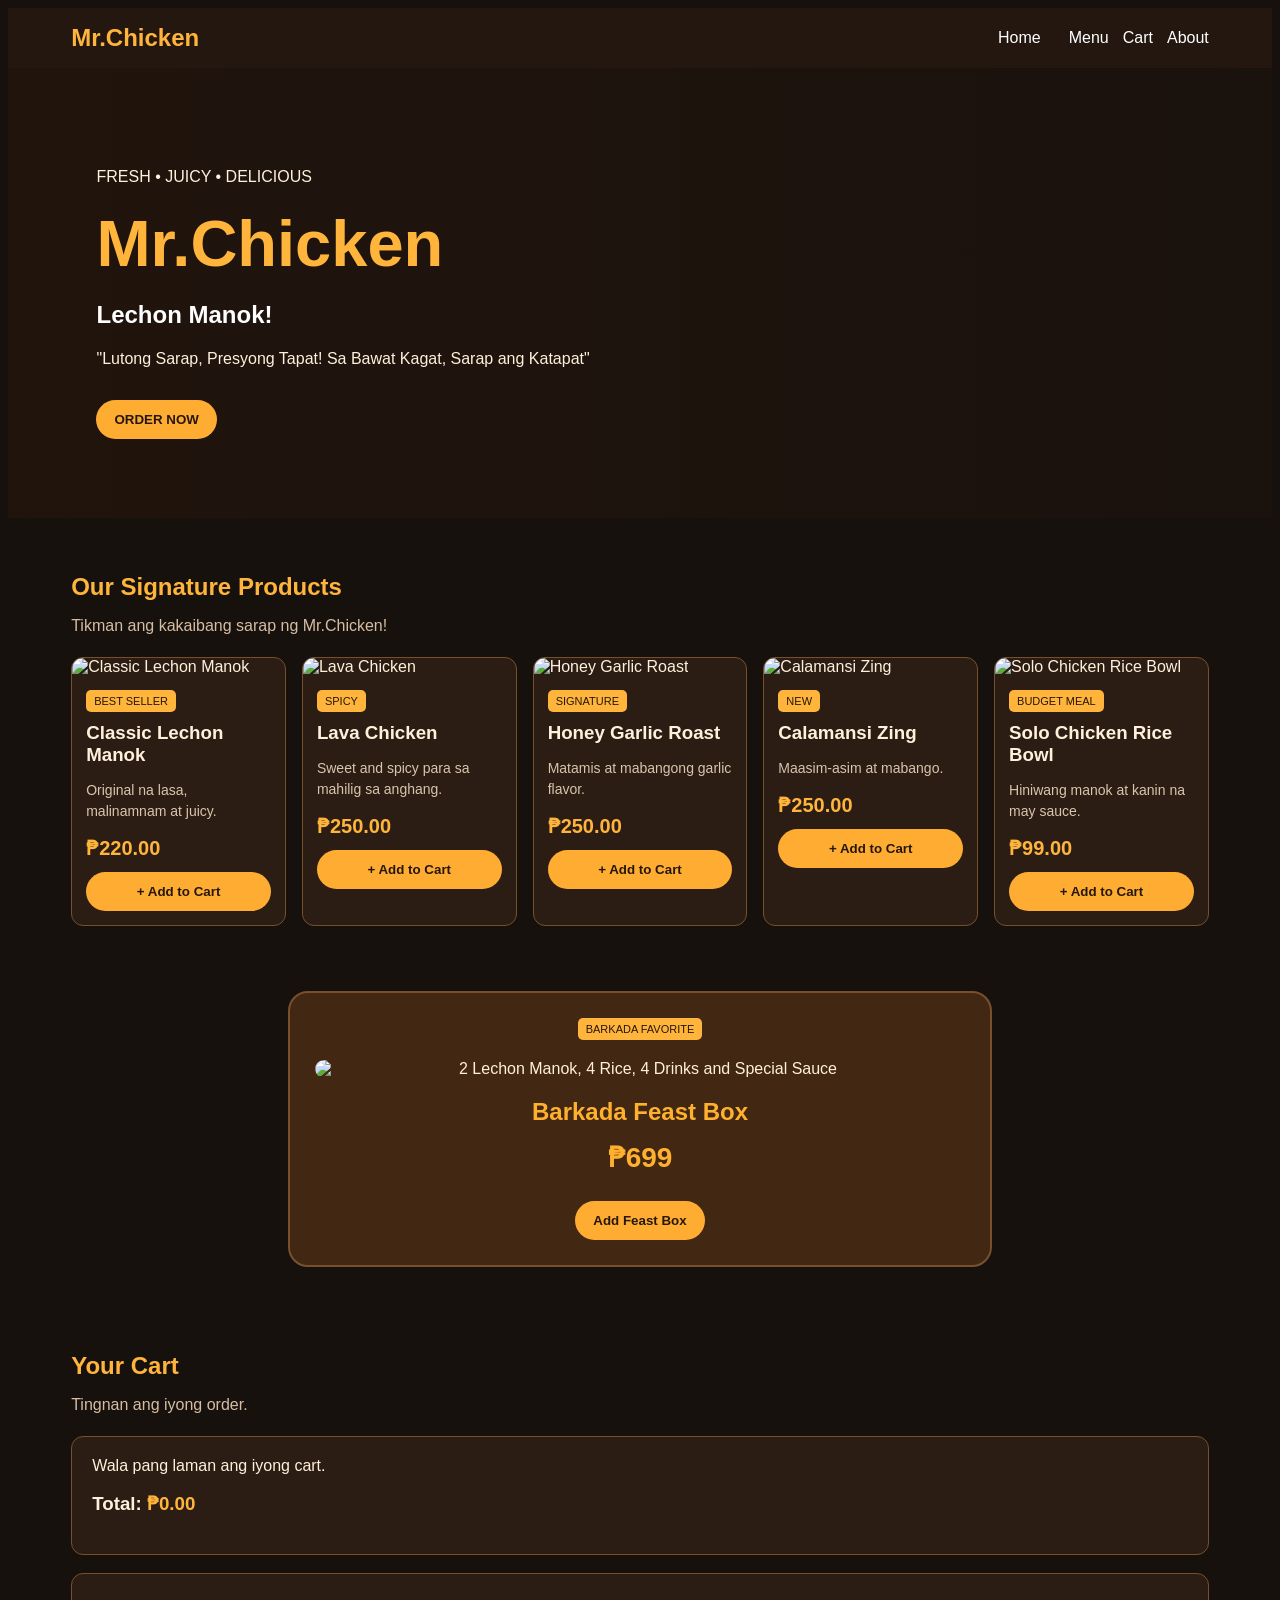
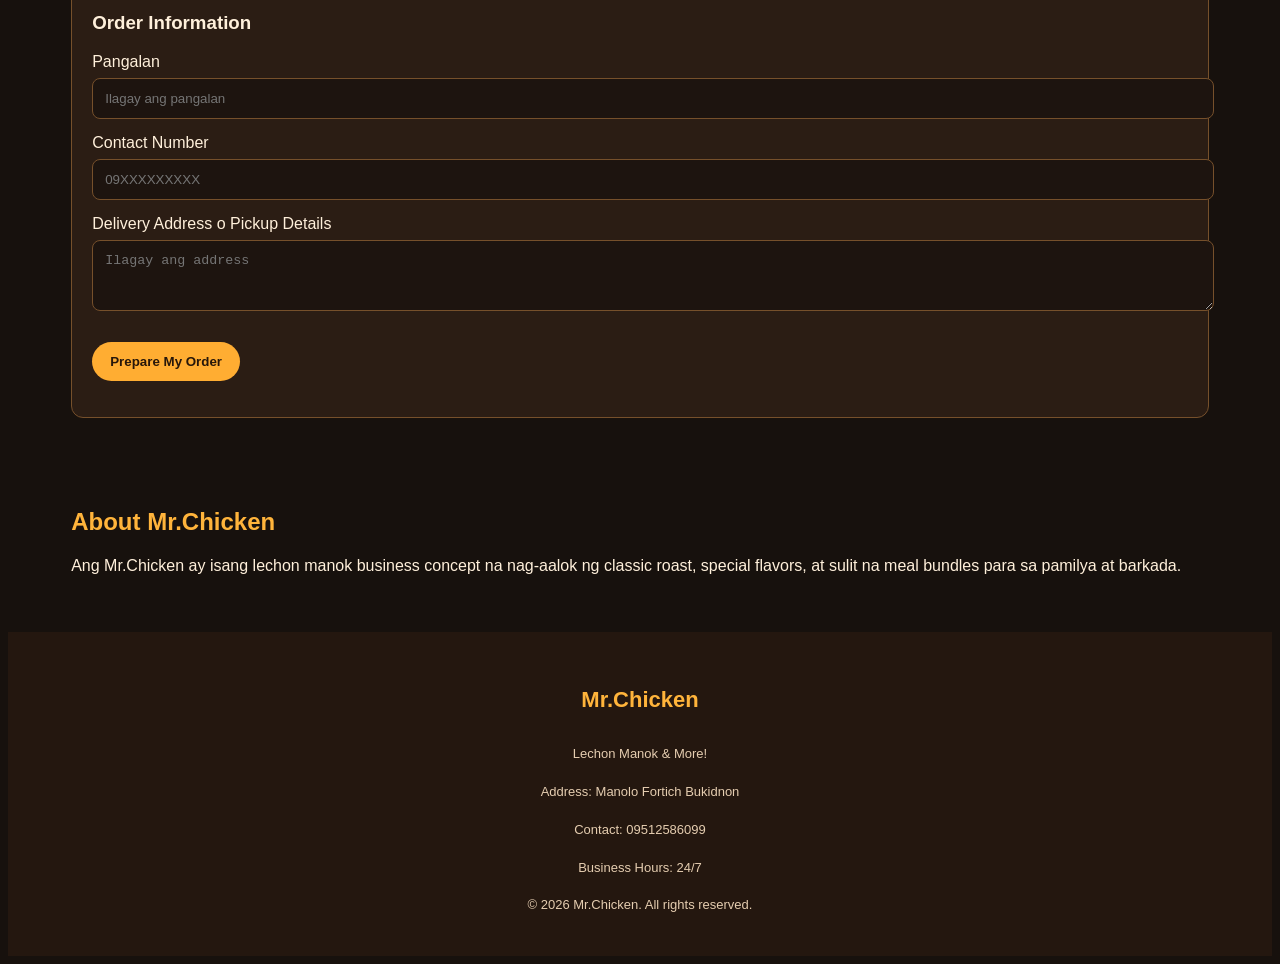
==== index.html @ b1f1ada7 "initial commit for Mr.chicken" ====
<!-- dire mag start ang website og pag connect sa Css -->
<!DOCTYPE html>
<html lang="tl">
<head>
<meta charset="UTF-8">
<meta name="viewport" content="width=device-width, initial-scale=1.0">
<title>Mr.Chicken Lechon Manok</title>
<link rel="stylesheet" href="Styles.css">
</head>

<body>
    <!-- dire Makita ang logo og name sa website -->
<header>
  <div class="logo"> Mr.Chicken</div>
  <!-- dire nimo makita ang home,menu,cart,about -->
  <nav>
    <a href="#home">Home</a><img src="" alt="">
    <a href="#menu">Menu</a>
    <a href="#cart">Cart</a>
    <a href="#about">About</a>
  </nav>
</header>
<!--dire Makita ang ang background picture,slogan ,og order now button  -->
<section class="hero" id="home">
  <div>
    <p>FRESH • JUICY • DELICIOUS</p>
    <h1>Mr.Chicken</h1>
    <h2>Lechon Manok!</h2>
    <p>"Lutong Sarap, Presyong Tapat!
Sa Bawat Kagat, Sarap ang Katapat" </p>
    <button class="btn" onclick="document.getElementById('menu').scrollIntoView()">ORDER NOW</button>
  </div>
</section>
<!-- dire Makita ang menu mga product -->
<section id="menu">
  <h2>Our Signature Products</h2>
  <p class="subtitle">Tikman ang kakaibang sarap ng Mr.Chicken!</p>
  <div class="products" id="products"></div>
</section>

<!-- dire Makita ang promo, picture, price of box butoon -->
<section class="promo" id="barkada-feast">
  <span class="tag">BARKADA FAVORITE</span>

  <img
    src="Manok.png"
    alt="2 Lechon Manok, 4 Rice, 4 Drinks and Special Sauce"
    class="promo-image"
  >

  <h2>Barkada Feast Box</h2>

  <div class="price">₱699</div>

  <button class="btn" onclick="addToCart(5)">
    Add Feast Box
  </button>
</section>



<section id="cart">
  <h2>Your Cart </h2>
  <p class="subtitle">Tingnan ang iyong order.</p>
  <div class="cart">
    <div id="cart-items">Wala pang laman ang iyong cart.</div>
    <h3 class="cart-total">Total: <span id="total">₱0.00</span></h3>
  </div>

  <div class="cart order-box">
    <h3>Order Information</h3>
    <form id="order-form">
      <label for="customer">Pangalan</label>
      <input id="customer" required placeholder="Ilagay ang pangalan">

      <label for="phone">Contact Number</label>
      <input id="phone" type="tel" required placeholder="09XXXXXXXXX">

      <label for="address">Delivery Address o Pickup Details</label>
      <textarea id="address" required rows="3" placeholder="Ilagay ang address"></textarea>

      <button class="btn" type="submit">Prepare My Order</button>
    </form>
    <p id="status"></p>
  </div>
</section>

<section id="about">
  <h2>About Mr.Chicken</h2>
  <p class="about-text">Ang Mr.Chicken ay isang lechon manok business concept na nag-aalok ng classic roast, special flavors, at sulit na meal bundles para sa pamilya at barkada.</p>
</section>

<footer>
  <h3> Mr.Chicken</h3>
  <p>Lechon Manok & More!</p>
  <p>Address: Manolo Fortich Bukidnon</p>
  <p>Contact: 09512586099</p>
  <p>Business Hours: 24/7</p>
  <p>© 2026 Mr.Chicken. All rights reserved.</p>
</footer>

<script src="script.js"></script>
</body>
</html>
---- Styles.css ----
{
  box-sizing: border-box;
  margin: 0;
  padding: 0;
}

html {
  scroll-behavior: smooth;
}

body {
  font-family: Arial, sans-serif;
  background: #17110d;
  color: #fff0db;
}

header {
  background: #24170f;
  padding: 16px 5%;
  display: flex;
  justify-content: space-between;
  align-items: center;
  flex-wrap: wrap;
  gap: 12px;
}

.logo, footer h3 {
  color: #ffb43b;
  font-size: 24px;
  font-weight: bold;
}

nav {
  display: flex;
  gap: 14px;
}

nav a {
  color: white;
  text-decoration: none;
}

nav a:hover {
  color: #ffb43b;
}

.hero {
  padding: 60px 7%;
  min-height: 330px;
  display: flex;
  align-items: center;
  background:
    linear-gradient(90deg, #21140df0, #21140d55),
    url('https://images.unsplash.com/photo-1598103442097-8b74394b95c6?auto=format&fit=crop&w=1200&q=80')
    center/cover;
}

.hero h1 {
  font-size: clamp(40px, 8vw, 65px);
  color: #ffb43b;
  margin: 12px 0;
}

.hero h2 {
  color: white;
}

.hero p {
  line-height: 1.7;
}

.btn {
  background: #ffad32;
  color: #27170a;
  border: 0;
  border-radius: 25px;
  padding: 12px 18px;
  font-weight: bold;
  cursor: pointer;
  margin-top: 12px;
}

.btn:hover {
  background: #ffc566;
}

section {
  padding: 35px 5%;
}

section h2 {
  color: #ffb43b;
  margin-bottom: 12px;
}

.subtitle {
  color: #d6bda2;
  margin-bottom: 22px;
}

.products {
  display: grid;
  grid-template-columns: repeat(auto-fit, minmax(210px, 1fr));
  gap: 16px;
}

.card {
  background: #2b1d14;
  border: 1px solid #76502b;
  border-radius: 12px;
  overflow: hidden;
}

.card img {
  width: 100%;
  height: 160px;
  object-fit: cover;
}

.card-body {
  padding: 14px;
}

.card h3 {
  margin: 10px 0;
}

.card p {
  color: #d9c5ad;
  font-size: 14px;
  line-height: 1.5;
}

.price {
  color: #ffb43b;
  font-size: 20px;
  font-weight: bold;
  margin-top: 10px;
}

.tag {
  display: inline-block;
  background: #ffb43b;
  color: #27170a;
  padding: 5px 8px;
  border-radius: 5px;
  font-size: 11px;
}

.card .btn {
  width: 100%;
}

.promo, .cart {
  background: #2b1d14;
  border: 1px solid #76502b;
  border-radius: 12px;
  padding: 20px;
}

.promo {
  text-align: center;
  background: #422713;
  border: 2px solid #79502d;
  border-radius: 20px;
  padding: 25px;
  margin: 30px auto;
  max-width: 650px;
}

.promo-image {
  display: block;
  width: 100%;
  max-height: 350px;
  object-fit: cover;
  border-radius: 14px;
  margin: 20px auto;
}

.promo h2 {
  color: #ffb02e;
  margin: 15px 0;
}

.promo p {
  line-height: 1.6;
  margin-bottom: 15px;
}

.promo .price {
  color: #ffb02e;
  font-size: 28px;
  font-weight: bold;
  margin: 15px 0;
}

.cart-row {
  display: flex;
  justify-content: space-between;
  align-items: center;
  gap: 10px;
  padding: 12px 0;
  border-bottom: 1px solid #59402b;
}

.cart-row button {
  padding: 6px 10px;
  cursor: pointer;
}

.cart-total {
  margin-top: 18px;
}

#total {
  color: #ffb43b;
}

.order-box {
  margin-top: 18px;
}

input, textarea {
  width: 100%;
  padding: 12px;
  margin: 7px 0 15px;
  border: 1px solid #76502b;
  border-radius: 8px;
  background: #1d140f;
  color: white;
}

#status {
  color: #ffcf76;
  white-space: pre-wrap;
  overflow-wrap: anywhere;
  margin-top: 15px;
}

.about-text {
  line-height: 1.8;
}

footer {
  background: #24170f;
  padding: 25px 5%;
  color: #e5cdb0;
  line-height: 1.9;
  font-size: 13px;
  text-align: center;
  font-weight: normal;
}

footer h3 {
  font-size: 22px;
}

@media (max-width: 520px) {
  header {
    padding: 14px 4%;
  }

  nav {
    gap: 10px;
    font-size: 13px;
  }

  .hero {
    padding: 40px 5%;
    min-height: 280px;
  }

  section {
    padding: 28px 4%;
  }

  .products {
    grid-template-columns: repeat(2, minmax(0, 1fr));
    gap: 10px;
  }

  .card img {
    height: 115px;
  }

  .card-body {
    padding: 9px;
  }

  .card h3 {
    font-size: 15px;
  }

  .card p {
    font-size: 12px;
  }

  .card .btn {
    padding: 10px 4px;
    font-size: 12px;
  }
}
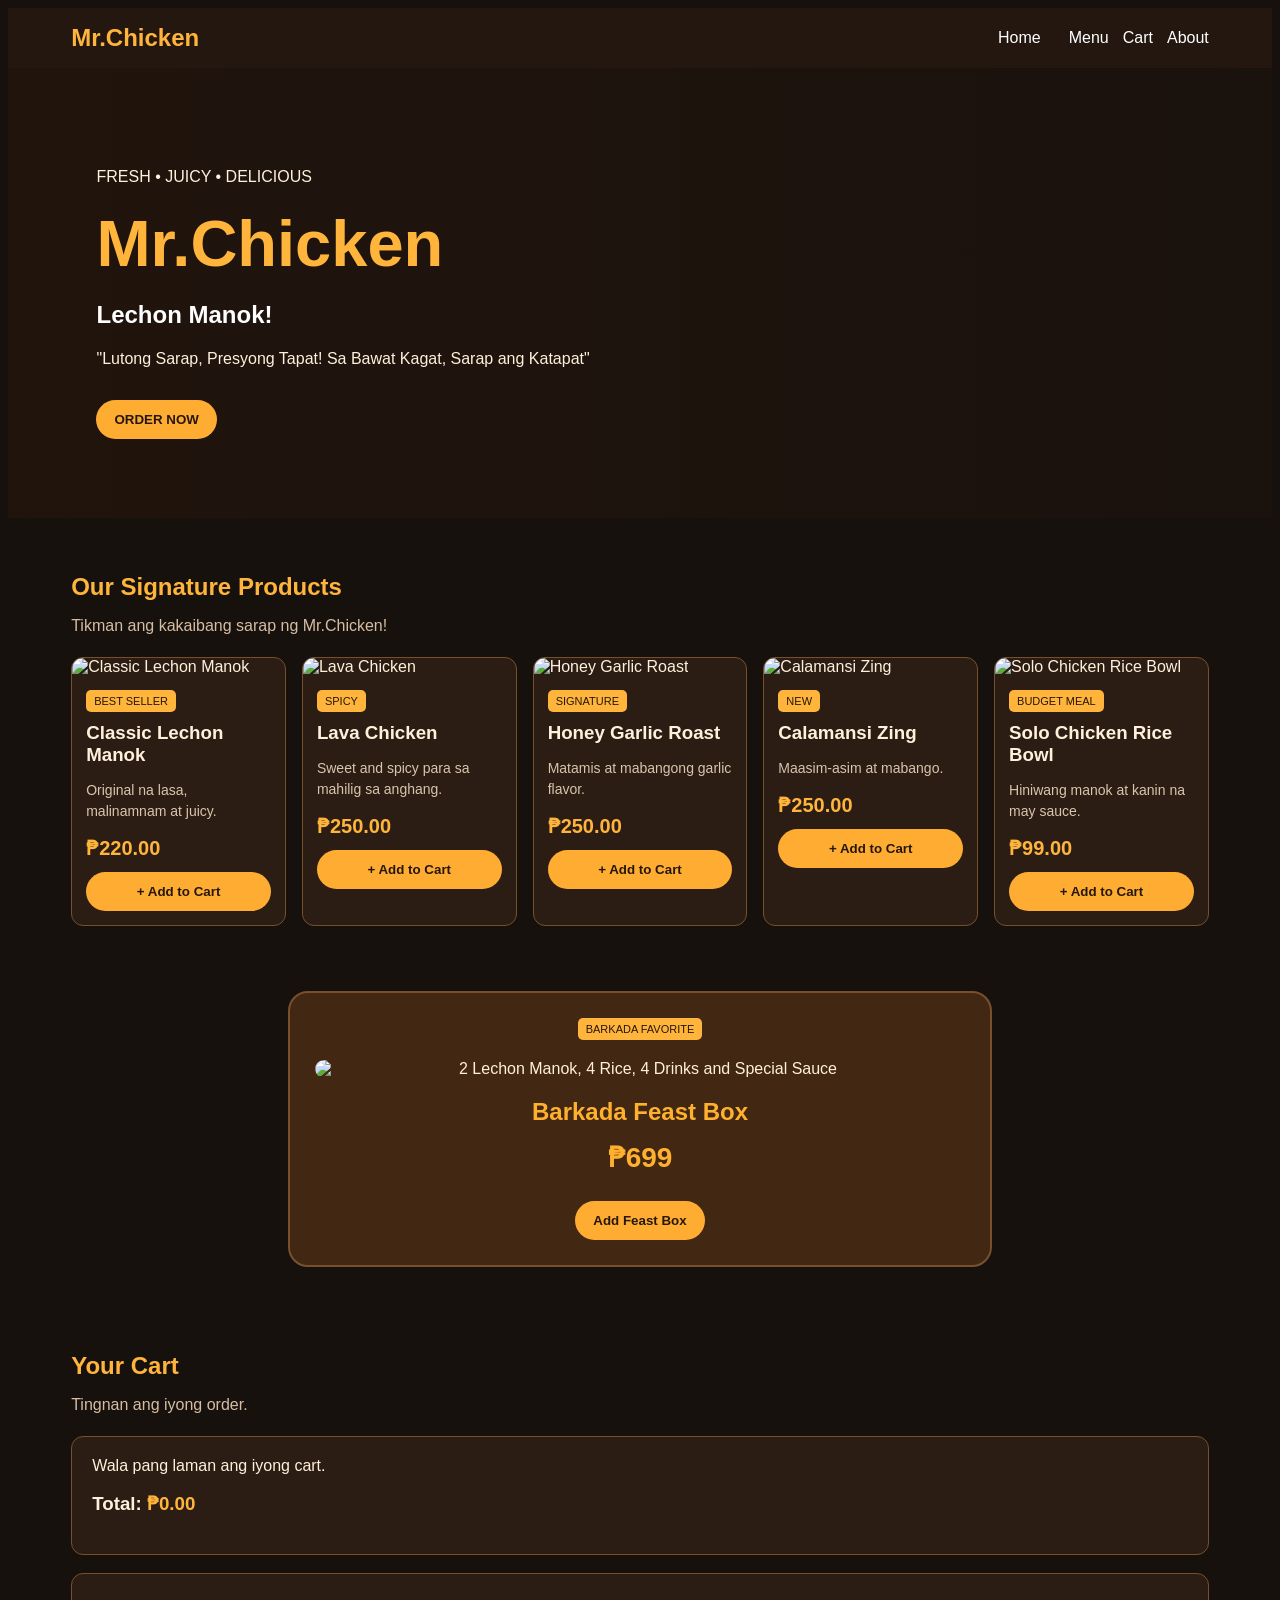
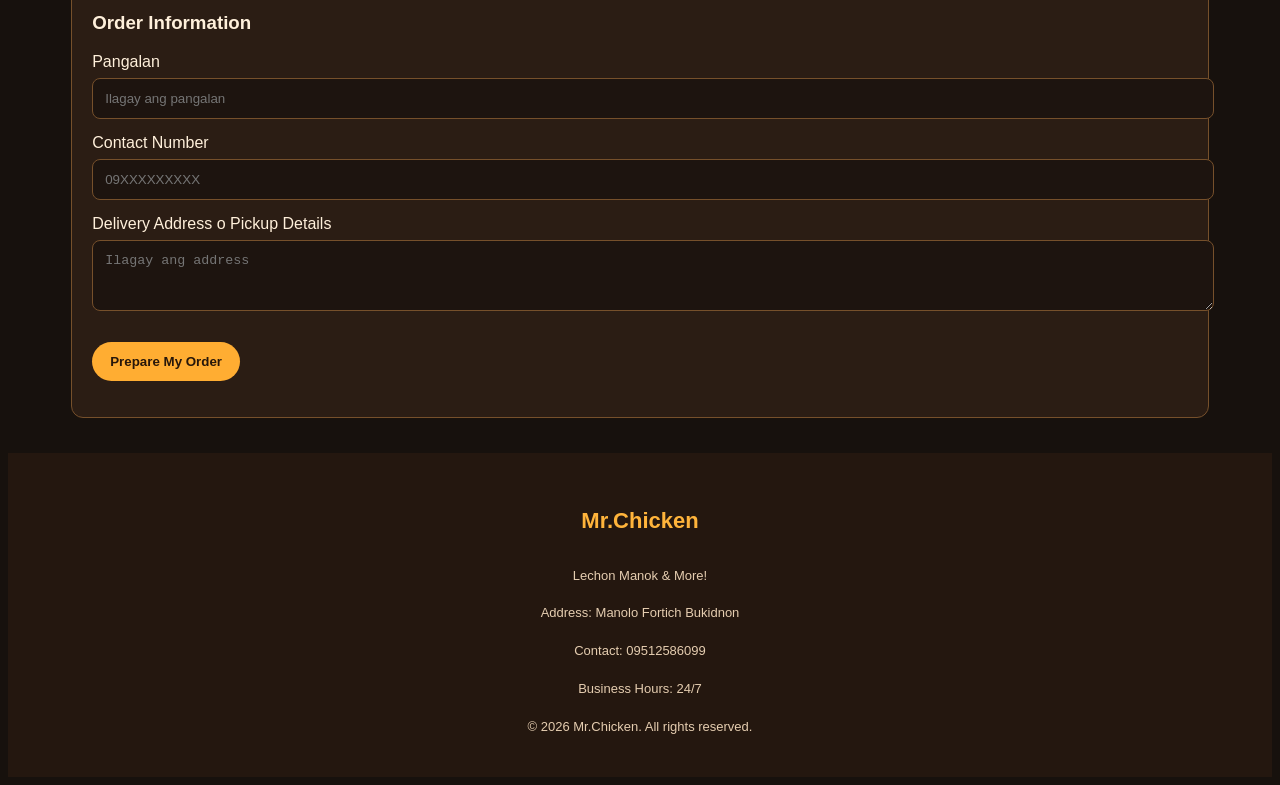
==== commit 52f5a271: "Remove redundant about section from homepage" ====
--- a/index.html
+++ b/index.html
@@ -17,7 +17,7 @@
     <a href="#home">Home</a><img src="" alt="">
     <a href="#menu">Menu</a>
     <a href="#cart">Cart</a>
-    <a href="#about">About</a>
+    <a href="about.html">About</a>
   </nav>
 </header>
 <!--dire Makita ang ang background picture,slogan ,og order now button  -->
@@ -38,7 +38,7 @@
   <div class="products" id="products"></div>
 </section>
 
-<!-- dire Makita ang promo, picture, price of box butoon -->
+<!-- dire Makita ang promo, picture, price of box button -->
 <section class="promo" id="barkada-feast">
   <span class="tag">BARKADA FAVORITE</span>
 
@@ -56,8 +56,6 @@
     Add Feast Box
   </button>
 </section>
-
-
 
 <section id="cart">
   <h2>Your Cart </h2>
@@ -85,11 +83,6 @@
   </div>
 </section>
 
-<section id="about">
-  <h2>About Mr.Chicken</h2>
-  <p class="about-text">Ang Mr.Chicken ay isang lechon manok business concept na nag-aalok ng classic roast, special flavors, at sulit na meal bundles para sa pamilya at barkada.</p>
-</section>
-
 <footer>
   <h3> Mr.Chicken</h3>
   <p>Lechon Manok & More!</p>
--- a/Styles.css
+++ b/Styles.css
@@ -299,4 +299,206 @@
     padding: 10px 4px;
     font-size: 12px;
   }
+}
+/* ABOUT PAGE STYLES */
+.page-title-section {
+  text-align: center;
+  padding: 50px 20px 20px;
+  background: #24170f;
+  border-bottom: 2px solid #ffb43b;
+}
+
+.page-title-section h1 {
+  color: #ffb43b;
+  font-size: 36px;
+  margin-bottom: 10px;
+}
+
+.page-title-section p {
+  color: #d6bda2;
+  font-style: italic;
+}
+
+.about-card {
+  max-width: 800px;
+  margin: 30px auto;
+  background: #2b1d14;
+  border: 1px solid #76502b;
+  border-radius: 12px;
+  padding: 30px;
+}
+
+.about-card h2 {
+  color: #ffb43b;
+  margin-bottom: 15px;
+  border-bottom: 1px solid #59402b;
+  padding-bottom: 8px;
+}
+
+.about-card p {
+  line-height: 1.8;
+  color: #fff0db;
+  margin-bottom: 15px;
+}
+
+.about-highlights {
+  list-style-type: square;
+  padding-left: 20px;
+  color: #d6bda2;
+  line-height: 2;
+  margin-bottom: 25px;
+}
+
+.about-highlights strong {
+  color: #ffb43b;
+}
+
+.about-action {
+  text-align: center;
+  margin-top: 20px;
+}
+/* DEVELOPERS SECTION */
+.developers-section {
+  background: #17110d;
+  color: #fff0db;
+  text-align: center;
+  padding: 50px 20px;
+}
+
+.developers-section h2 {
+  color: #ffb43b;
+  font-size: 32px;
+  margin-bottom: 10px;
+}
+
+.developers-subtitle {
+  color: #d6bda2;
+  margin-bottom: 35px;
+}
+
+.developers-container {
+  display: flex;
+  justify-content: center;
+  flex-wrap: wrap;
+  gap: 30px;
+}
+
+.developer-card {
+  background: #2b1d14;
+  border: 1px solid #76502b;
+  border-radius: 12px;
+  width: 280px;
+  padding: 25px;
+  box-sizing: border-box;
+  transition: 0.3s;
+}
+
+.developer-card:hover {
+  border-color: #ffb43b;
+  transform: translateY(-5px);
+}
+
+.developer-card img {
+  width: 160px;
+  height: 160px;
+  object-fit: cover;
+  border-radius: 50%;
+  border: 3px solid #ffb43b;
+  margin-bottom: 15px;
+}
+
+.developer-card h3 {
+  color: #fff0db;
+  margin-bottom: 8px;
+}
+
+.developer-card h4 {
+  color: #ffb43b;
+  margin-top: 0;
+}
+/* DEVELOPERS SECTION */
+.developers-section {
+  background: #17110d;
+  color: #fff0db;
+  text-align: center;
+  padding: 50px 20px;
+}
+
+.developers-section h2 {
+  color: #ffb43b;
+  font-size: 32px;
+  margin-bottom: 10px;
+}
+
+.developers-subtitle {
+  color: #d6bda2;
+  margin-bottom: 35px;
+}
+
+.developers-container {
+  display: flex;
+  justify-content: center;
+  flex-wrap: wrap;
+  gap: 30px;
+}
+
+.developer-card {
+  background: #2b1d14;
+  border: 1px solid #76502b;
+  border-radius: 12px;
+  width: 320px;
+  padding: 25px;
+  box-sizing: border-box;
+  transition: 0.3s;
+  text-align: center;
+}
+
+.developer-card:hover {
+  border-color: #ffb43b;
+  transform: translateY(-5px);
+}
+
+.developer-card img {
+  width: 140px;
+  height: 140px;
+  object-fit: cover;
+  border-radius: 50%;
+  border: 3px solid #ffb43b;
+  margin-bottom: 15px;
+}
+
+.developer-card h3 {
+  color: #fff0db;
+  font-size: 22px;
+  margin-bottom: 5px;
+}
+
+.developer-card h4 {
+  color: #ffb43b;
+  font-size: 14px;
+  font-weight: normal;
+  margin-bottom: 15px;
+}
+
+.dev-bio {
+  color: #d9c5ad;
+  font-size: 13px;
+  line-height: 1.6;
+  margin-bottom: 18px;
+}
+
+.dev-tags {
+  display: flex;
+  justify-content: center;
+  gap: 8px;
+  flex-wrap: wrap;
+}
+
+.dev-tags span {
+  background: #1d140f;
+  color: #ffb43b;
+  border: 1px solid #76502b;
+  border-radius: 15px;
+  padding: 4px 10px;
+  font-size: 11px;
 }
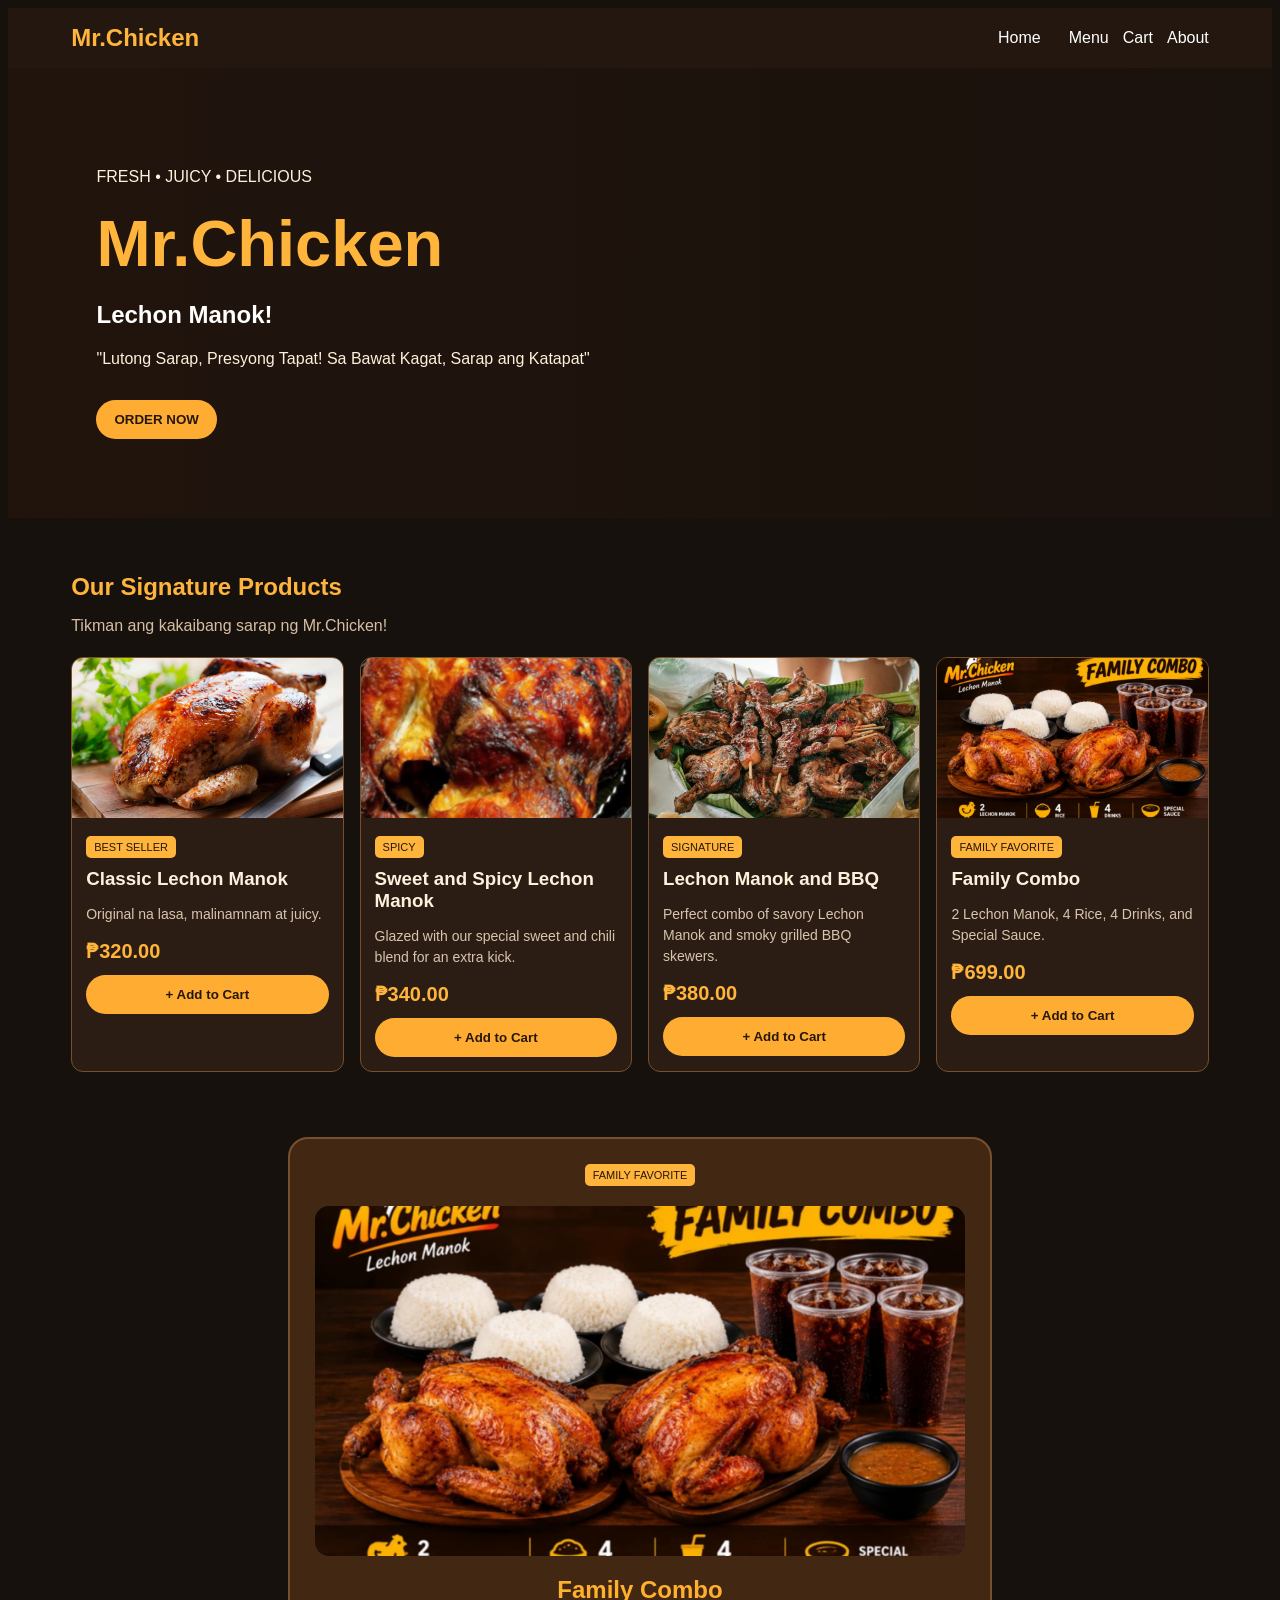
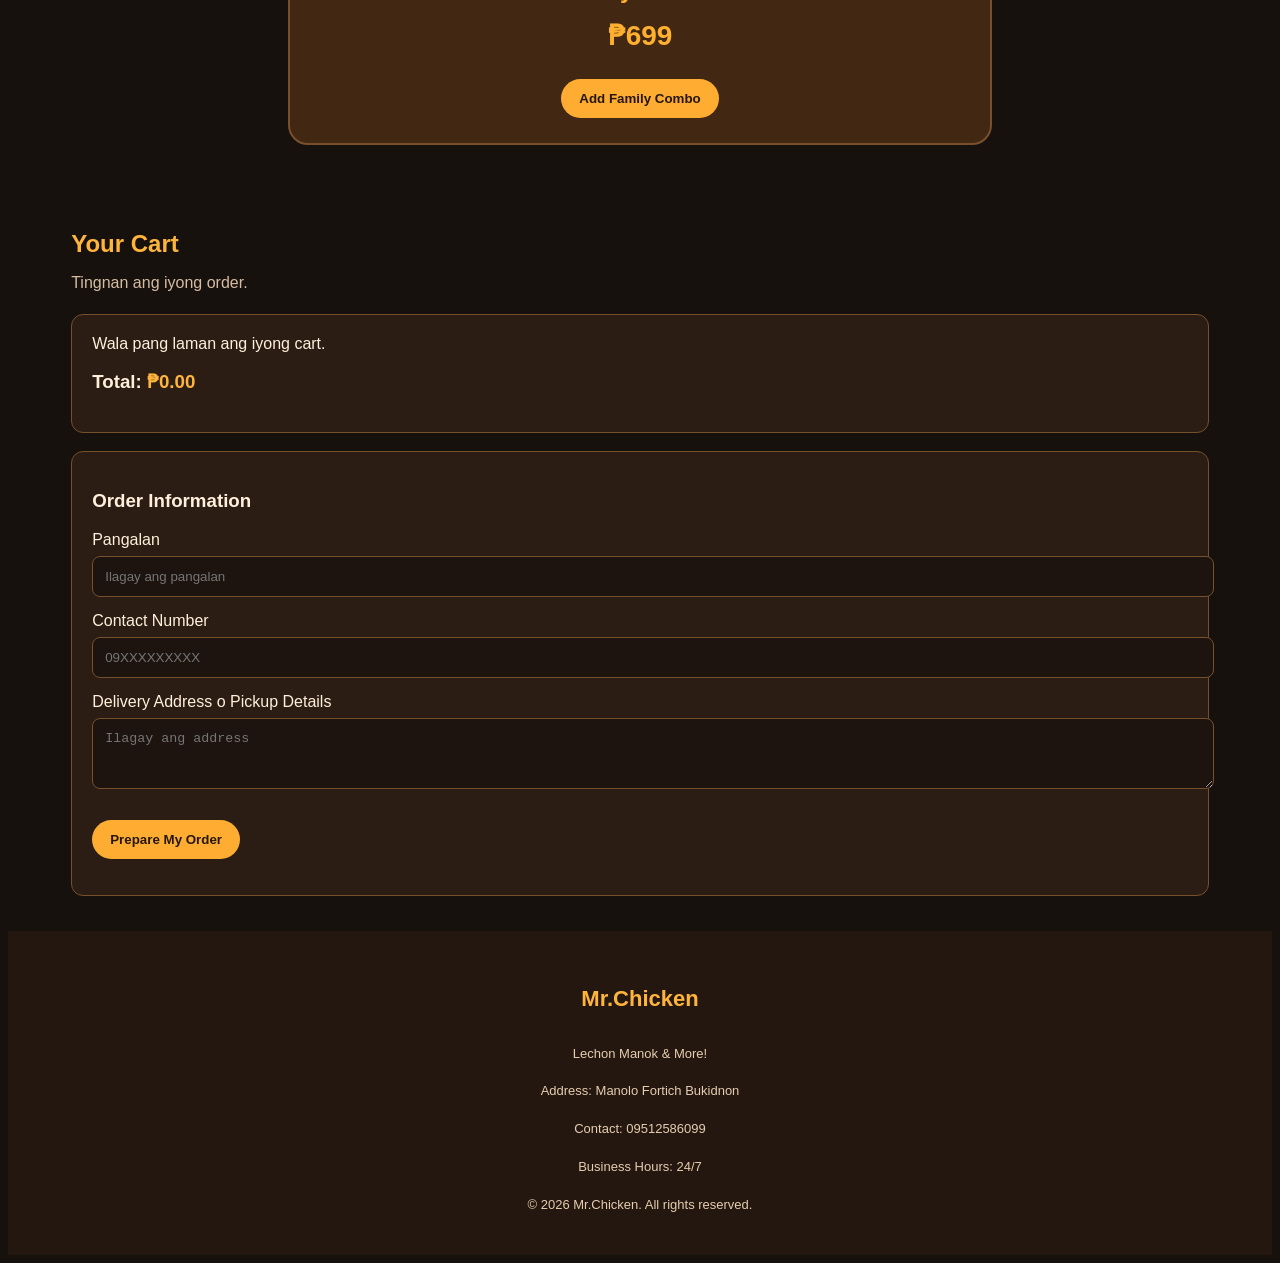
==== commit 03ad12a7: "Add update" ====
--- a/index.html
+++ b/index.html
@@ -40,20 +40,20 @@
 
 <!-- dire Makita ang promo, picture, price of box button -->
 <section class="promo" id="barkada-feast">
-  <span class="tag">BARKADA FAVORITE</span>
+  <span class="tag">FAMILY FAVORITE</span>
 
   <img
-    src="Manok.png"
+    src="Image/Family combo.jpg"
     alt="2 Lechon Manok, 4 Rice, 4 Drinks and Special Sauce"
     class="promo-image"
   >
 
-  <h2>Barkada Feast Box</h2>
+  <h2>Family Combo</h2>
 
   <div class="price">₱699</div>
 
-  <button class="btn" onclick="addToCart(5)">
-    Add Feast Box
+  <button class="btn" onclick="addToCart(4)">
+    Add Family Combo
   </button>
 </section>
 
--- a/Styles.css
+++ b/Styles.css
@@ -501,4 +501,106 @@
   border-radius: 15px;
   padding: 4px 10px;
   font-size: 11px;
-}+}
+<!DOCTYPE html>
+<html lang="tl">
+<head>
+    <meta charset="UTF-8">
+    <meta name="viewport" content="width=device-width, initial-scale=1.0">
+    <title>Mr.Chicken | About Us</title>
+    <link rel="stylesheet" href="Styles.css">
+</head>
+<body>
+
+    <!-- Header / Navigation -->
+    <header>
+        <div class="logo">Mr.Chicken</div>
+        <nav>
+            <a href="index.html">Home</a>
+            <a href="index.html#menu">Menu</a>
+            <a href="index.html#cart">Cart</a>
+            <a href="about.html" class="active">About</a>
+        </nav>
+    </header>
+
+    <!-- Page Banner -->
+    <section class="page-title-section">
+        <h1>ABOUT MR.CHICKEN</h1>
+        <p>"Lutong Sarap, Presyong Tapat! Sa Bawat Kagat, Sarap ang Katapat"</p>
+    </section>
+
+    <!-- Main About Content -->
+    <section class="section container">
+        <div class="about-card">
+            <h2>Ang Aming Kwento</h2>
+            <p>
+                Ang <strong>Mr.Chicken</strong> ay nagsimula sa simpleng pangarap — ang maghatid ng pinakamasarap, pinakamalinamnam, at pinaka-juicy na lechon manok sa bawat pamilya at barkada sa Manolo Fortich, Bukidnon. 
+            </p>
+            <p>
+                Gawa sa mga sariwang manok at niluto gamit ang aming katangi-tanging timpla ng mga rekado at pampalasa, tinitiyak namin na ang bawat kagat ay puno ng lasa at sarap na babalik-balikan ninyo.
+            </p>
+
+            <h2>Bakit Mr.Chicken?</h2>
+            <ul class="about-highlights">
+                <li><strong>Fresh & Juicy:</strong> Araw-araw bago at sariwa ang aming inihahandang manok.</li>
+                <li><strong>Presyong Tapat:</strong> Sulit at abot-kayang presyo para sa pamilya at barkada bundles.</li>
+                <li><strong>24/7 Service:</strong> Laging handang magsilbi anumang oras ng iyong pagkahilig sa masarap na pagkain!</li>
+            </ul>
+
+            <div class="about-action">
+                <a href="index.html#menu" class="btn">Tingnan ang Aming Menu</a>
+            </div>
+        </div>
+    </section>
+
+    <!-- Developers Section -->
+    <section class="developers-section">
+        <h2>MEET OUR DEVELOPERS</h2>
+        <p class="developers-subtitle">The team behind Mr.Chicken website project.</p>
+
+        <div class="developers-container">
+            <!-- DEVELOPER 1: JEREX -->
+            <div class="developer-card">
+                <img src="Image/jerex.jpg" alt="Jerex">
+                <h3>Jerex</h3>
+                <h4>Lead Frontend Developer</h4>
+                <div class="dev-info">
+                    <p><strong>Age:</strong> 21</p>
+                    <p><strong>Address:</strong> Tankulan, Manolo Fortich, Bukidnon</p>
+                </div>
+            </div>
+
+            <!-- DEVELOPER 2: DATU -->
+            <div class="developer-card">
+                <img src="Image/Datu.png" alt="Datu">
+                <h3>Datu</h3>
+                <h4>Co-Developer & UI Designer</h4>
+                <div class="dev-info">
+                    <p><strong>Age:</strong> 20</p>
+                    <p><strong>Address:</strong> Camp 1, Manolo Fortich, Bukidnon</p>
+                </div>
+            </div>
+        </div>
+    </section>
+
+    <!-- Location / Map Section -->
+    <section class="map-section">
+        <h2>AMING LOKASYON</h2>
+        <p class="developers-subtitle">Bisitahin o i-track ang aming delivery area.</p>
+        <div class="map-container">
+            <iframe src="https://www.google.com/maps/embed?pb=!1m18!1m12!1m3!1d37519.99810680929!2d124.79758618329348!3d8.327693452600847!2m3!1f0!2f0!3f0!3m2!1i1024!2i768!4f13.1!3m3!1m2!1s0x32ff970029d74e7f%3A0xe175af92a8e40089!2sCrossing%20libona!5e1!3m2!1sen!2sph!4v1792328996645!5m2!1sen!2sph" width="600" height="450" style="border:0;" allowfullscreen="" loading="lazy" referrerpolicy="strict-origin-when-cross-origin"></iframe>
+        </div>
+    </section>
+
+    <!-- Footer -->
+    <footer>
+        <h3>Mr.Chicken</h3>
+        <p>Lechon Manok & More!</p>
+        <p>Address: Manolo Fortich, Bukidnon</p>
+        <p>Contact: 09512586099</p>
+        <p>Business Hours: 24/7</p>
+        <p>© 2026 Mr.Chicken. All rights reserved.</p>
+    </footer>
+
+</body>
+</html>
